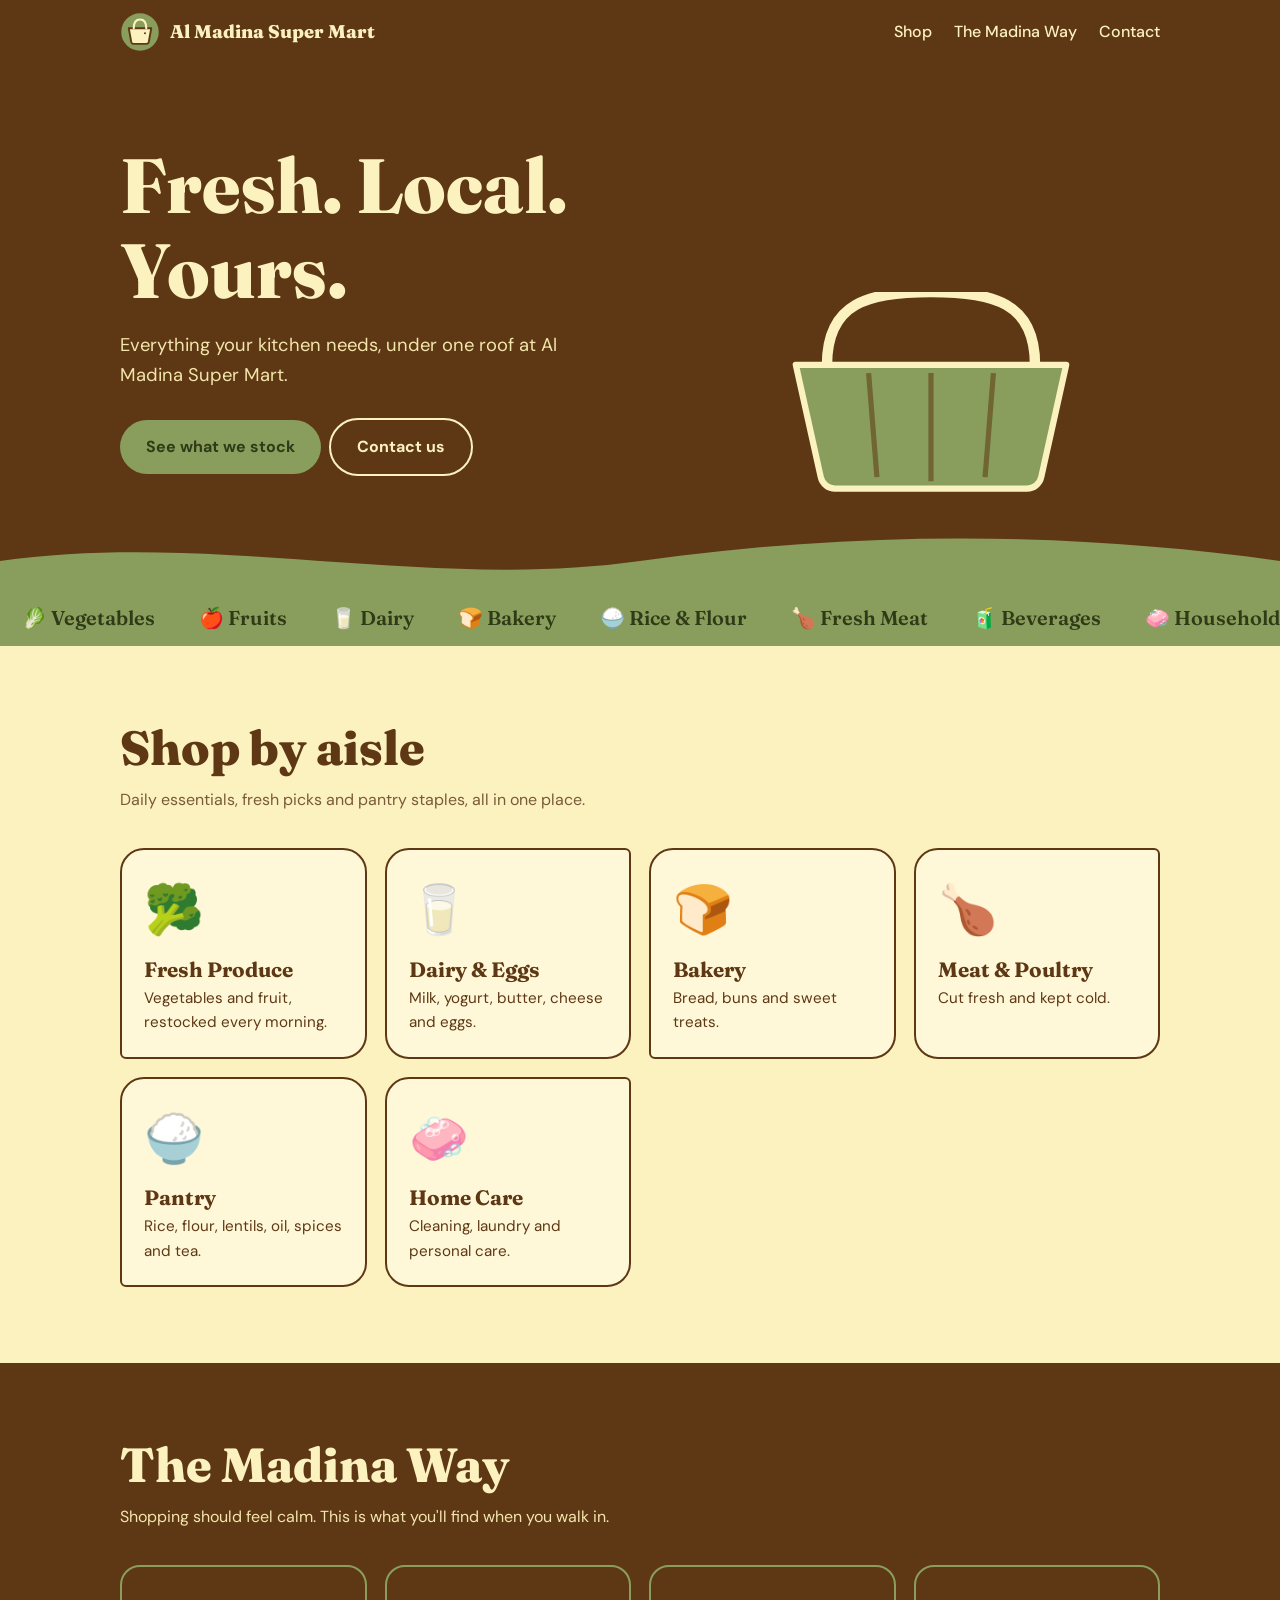
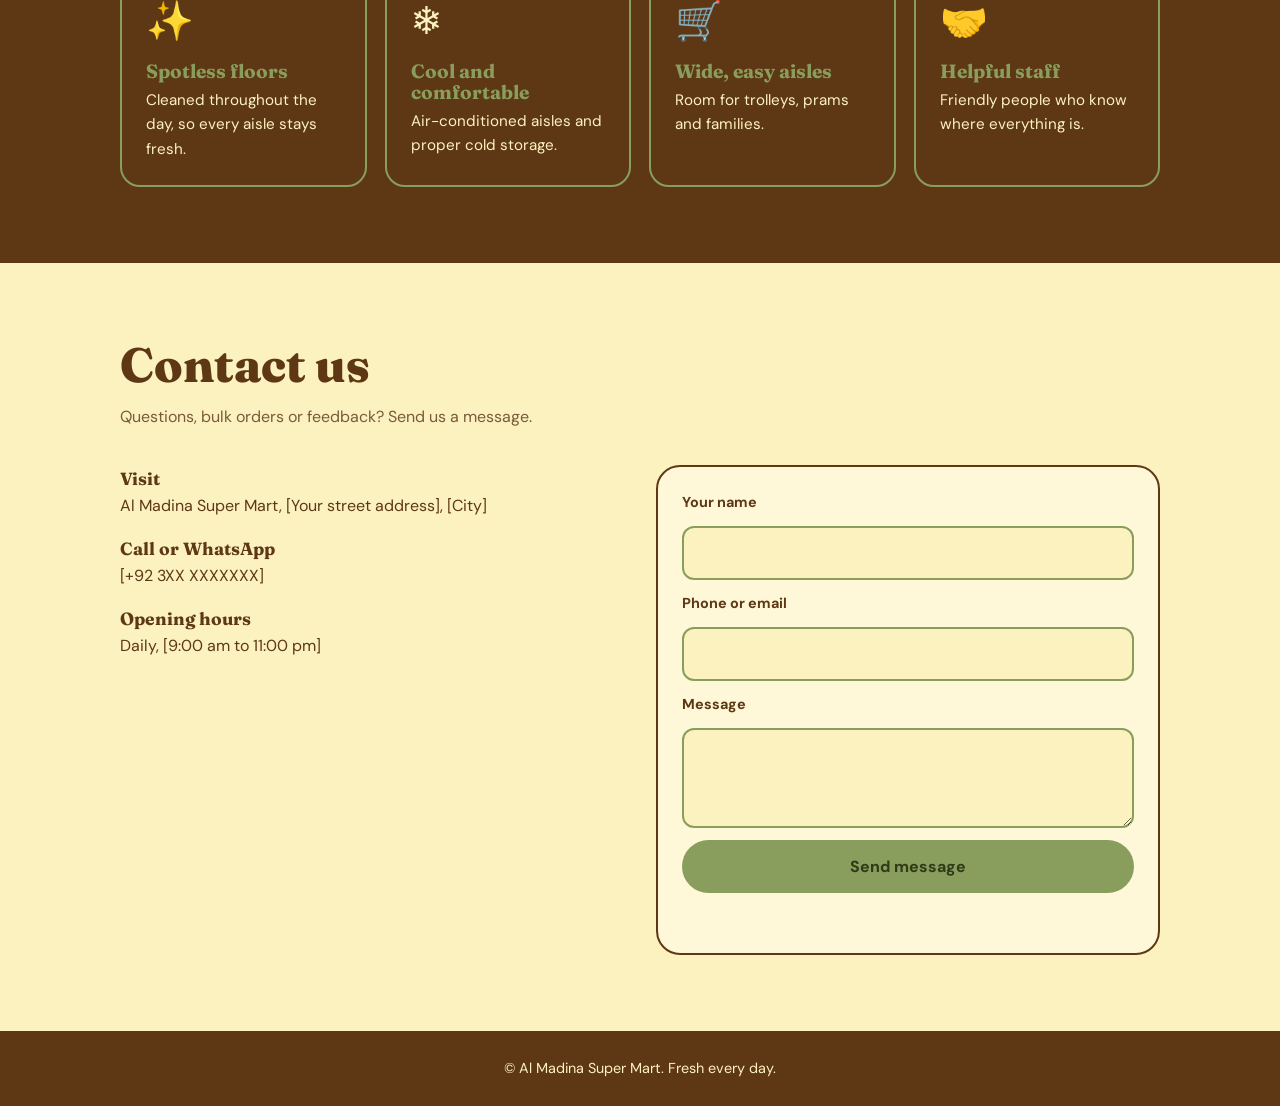
==== index.html @ 44b32f5d "Rename main.html to index.html" ====
<!DOCTYPE html>
<html lang="en">
<head>
<meta charset="utf-8">
<meta name="viewport" content="width=device-width, initial-scale=1, viewport-fit=cover">
<title>Al Madina Super Mart</title>
<link rel="stylesheet" href="https://fonts.googleapis.com/css2?family=Fraunces:opsz,wght@9..144,600;9..144,800&family=DM+Sans:wght@400;500;700&display=swap">
<style>
:root{--brown:#5E3814;--cream:#FCF2C0;--green:#899E5C;--bg:#FCF2C0;--card:#fff8d8;--ink:#5E3814;--soft:#7a5a38;--on-green:#2f3a17;
box-sizing:border-box;padding-top:env(safe-area-inset-top,0px);padding-bottom:env(safe-area-inset-bottom,0px)}
@media (prefers-color-scheme:dark){:root:not([data-theme="light"]){--bg:#2a1a09;--card:#3a2510;--ink:#FCF2C0;--soft:#d9cd9a}}
:root[data-theme="dark"]{--bg:#2a1a09;--card:#3a2510;--ink:#FCF2C0;--soft:#d9cd9a}
html{scroll-padding-top:env(safe-area-inset-top,0px);scroll-behavior:smooth}
*,*::before,*::after{box-sizing:border-box}
body{margin:0;background:var(--bg);color:var(--ink);font-family:'DM Sans',system-ui,sans-serif;line-height:1.6;overflow-x:hidden}
h1,h2,h3{font-family:'Fraunces',Georgia,serif;line-height:1.1;margin:0}
a{color:inherit}
.wrap{max-width:1080px;margin:0 auto;padding:0 20px}
:focus-visible{outline:3px solid var(--green);outline-offset:3px}

header{position:sticky;top:env(safe-area-inset-top,0px);z-index:10;background:var(--brown);color:var(--cream)}
header .wrap{display:flex;align-items:center;justify-content:space-between;height:64px}
.brand{display:flex;align-items:center;gap:10px;text-decoration:none;font-family:'Fraunces',Georgia,serif;font-weight:800;font-size:1.15rem}
.brand svg{width:40px;height:40px}
nav{display:flex;gap:22px;font-weight:500}
nav a{text-decoration:none;position:relative}
nav a::after{content:"";position:absolute;left:0;bottom:-3px;height:2px;width:0;background:var(--green);transition:width .25s}
nav a:hover::after{width:100%}
@media(max-width:640px){nav{gap:14px;font-size:.9rem}.brand span{display:none}}

.hero{background:var(--brown);color:var(--cream);position:relative;overflow:hidden;padding:56px 0 90px}
.hero .wrap{display:grid;grid-template-columns:1.1fr .9fr;gap:24px;align-items:center}
@media(max-width:820px){.hero .wrap{grid-template-columns:1fr}}
.hero h1{font-size:clamp(2.6rem,7vw,4.8rem);font-weight:800}
.hero p{font-size:1.15rem;max-width:34ch;margin:18px 0 28px;color:#f3e6ad}
.btn{display:inline-block;padding:14px 26px;border-radius:999px;font-weight:700;text-decoration:none;border:0;cursor:pointer;font:inherit;font-weight:700;transition:transform .2s}
.btn:hover{transform:translateY(-3px) scale(1.03)}
.btn.g{background:var(--green);color:var(--on-green)}
.btn.o{border:2px solid var(--cream);color:var(--cream);margin-left:8px}
.h-word{display:inline-block;animation:rise .8s cubic-bezier(.2,.8,.2,1) both}
.h-word:nth-child(2){animation-delay:.12s}.h-word:nth-child(3){animation-delay:.24s}
@keyframes rise{from{opacity:0;transform:translateY(40px) rotate(3deg)}to{opacity:1;transform:none}}

.stage{position:relative;height:380px;max-width:400px;width:100%;margin:0 auto}
.stage .basket{position:absolute;bottom:0;left:50%;transform:translateX(-50%);width:78%;z-index:2}
.drop{position:absolute;top:-60px;font-size:3rem;z-index:1;opacity:0;animation:drop 6s infinite}
@keyframes drop{0%{opacity:0;transform:translateY(0) rotate(-20deg)}8%{opacity:1}
40%{transform:translateY(250px) rotate(15deg);opacity:1}48%{transform:translateY(238px) rotate(8deg)}
75%{opacity:1;transform:translateY(244px)}90%,100%{opacity:0;transform:translateY(244px)}}
.wave{position:absolute;bottom:-1px;left:0;width:100%;height:60px;display:block}

.marquee{background:var(--green);color:var(--on-green);overflow:hidden;white-space:nowrap;font-family:'Fraunces',Georgia,serif;font-weight:600;font-size:1.25rem;padding:12px 0}
.marquee div{display:inline-block;animation:slide 28s linear infinite}
.marquee span{margin:0 22px}
@keyframes slide{to{transform:translateX(-50%)}}

section{padding:76px 0}
h2{font-size:clamp(2rem,4.5vw,3rem);font-weight:800}
.lead{max-width:52ch;color:var(--soft);margin:12px 0 36px}

.cats{display:grid;grid-template-columns:repeat(auto-fit,minmax(200px,1fr));gap:18px}
.cat{background:var(--card);border:2px solid var(--brown);border-radius:24px 24px 24px 6px;padding:22px;transition:transform .3s,background .3s}
.cat:nth-child(even){border-radius:24px 6px 24px 24px}
.cat:hover{transform:translateY(-8px) rotate(-1deg);background:var(--green);color:var(--on-green)}
.cat .e{font-size:3rem;display:block;transition:transform .4s}
.cat:hover .e{transform:scale(1.25) rotate(12deg)}
.cat h3{font-size:1.3rem;margin:10px 0 4px}
.cat p{margin:0;font-size:.95rem}

.env{background:var(--brown);color:var(--cream)}
.env .lead{color:#f3e6ad}
.env-grid{display:grid;grid-template-columns:repeat(auto-fit,minmax(230px,1fr));gap:18px}
.tile{border:2px solid var(--green);border-radius:20px;padding:24px}
.tile .e{font-size:2.4rem}
.tile h3{font-size:1.2rem;margin:8px 0 6px;color:var(--green)}
.tile p{margin:0;font-size:.95rem}

.contact-grid{display:grid;grid-template-columns:1fr 1fr;gap:32px}
@media(max-width:760px){.contact-grid{grid-template-columns:1fr}}
.info p{margin:0 0 16px}
.info b{display:block;font-family:'Fraunces',Georgia,serif;font-size:1.1rem}
.box{background:var(--card);border:2px solid var(--brown);border-radius:24px;padding:24px;display:grid;gap:12px}
.box label{font-weight:700;font-size:.9rem}
.box input,.box textarea{width:100%;padding:12px 14px;border-radius:12px;border:2px solid var(--green);background:var(--bg);color:var(--ink);font:inherit}
.box textarea{min-height:100px;resize:vertical}
.box .btn{background:var(--brown);color:var(--cream)}
:root[data-theme="dark"] .box .btn,:root:not([data-theme="light"]) .box .btn{background:var(--green);color:var(--on-green)}
#msg{font-weight:700;min-height:1.5em;animation:rise .4s both}

footer{background:var(--brown);color:var(--cream);padding:26px 0;text-align:center;font-size:.9rem}

.rv{opacity:0;transform:translateY(34px);transition:opacity .7s,transform .7s}
.rv.in{opacity:1;transform:none}
@media(prefers-reduced-motion:reduce){*{animation:none!important;transition:none!important}.rv{opacity:1;transform:none}.drop{opacity:1;top:70px}.marquee{white-space:normal}}
</style>
</head>
<body>
<header><div class="wrap">
<a class="brand" href="#top" aria-label="Al Madina Super Mart">
<svg viewBox="0 0 64 64" aria-hidden="true"><circle cx="32" cy="32" r="30" fill="#899E5C"/><path d="M14 26h36l-4 22a4 4 0 0 1-4 3H22a4 4 0 0 1-4-3z" fill="#FCF2C0" stroke="#5E3814" stroke-width="3" stroke-linejoin="round"/><path d="M22 26c0-9 4-14 10-14s10 5 10 14" fill="none" stroke="#FCF2C0" stroke-width="3.5" stroke-linecap="round"/><path d="M36 30a7 7 0 1 0 0 14 5.5 5.5 0 0 1 0-14z" fill="#5E3814"/><circle cx="40" cy="34" r="1.6" fill="#5E3814"/></svg>
<span>Al Madina Super Mart</span></a>
<nav><a href="#shop">Shop</a><a href="#way">The Madina Way</a><a href="#contact">Contact</a></nav>
</div></header>

<main id="top">
<div class="hero"><div class="wrap">
<div>
<h1><span class="h-word">Fresh.</span> <span class="h-word">Local.</span> <span class="h-word">Yours.</span></h1>
<p>Everything your kitchen needs, under one roof at Al Madina Super Mart.</p>
<a class="btn g" href="#shop">See what we stock</a><a class="btn o" href="#contact">Contact us</a>
</div>
<div class="stage" aria-hidden="true">
<span class="drop" style="left:12%;animation-delay:0s">🍎</span>
<span class="drop" style="left:38%;animation-delay:1s">🥖</span>
<span class="drop" style="left:62%;animation-delay:2s">🥛</span>
<span class="drop" style="left:25%;animation-delay:3s">🥕</span>
<span class="drop" style="left:52%;animation-delay:4s">🍅</span>
<span class="drop" style="left:75%;animation-delay:5s">🍌</span>
<svg class="basket" viewBox="0 0 300 200"><path d="M50 70c0-60 40-70 100-70s100 10 100 70" fill="none" stroke="#FCF2C0" stroke-width="10" stroke-linecap="round"/><path d="M20 70h260l-24 108a14 14 0 0 1-14 11H58a14 14 0 0 1-14-11z" fill="#899E5C" stroke="#FCF2C0" stroke-width="6" stroke-linejoin="round"/><path d="M90 78l8 100M150 78v104M210 78l-8 100" stroke="#5E3814" stroke-width="5" opacity=".55"/></svg>
</div>
</div>
<svg class="wave" viewBox="0 0 1200 60" preserveAspectRatio="none" aria-hidden="true"><path d="M0 60V30C200 0 400 60 600 30s400-30 600 0v30z" fill="#899E5C"/></svg>
</div>

<div class="marquee" aria-hidden="true"><div>
<span>🥬 Vegetables</span><span>🍎 Fruits</span><span>🥛 Dairy</span><span>🍞 Bakery</span><span>🍚 Rice &amp; Flour</span><span>🍗 Fresh Meat</span><span>🧃 Beverages</span><span>🧼 Household</span>
<span>🥬 Vegetables</span><span>🍎 Fruits</span><span>🥛 Dairy</span><span>🍞 Bakery</span><span>🍚 Rice &amp; Flour</span><span>🍗 Fresh Meat</span><span>🧃 Beverages</span><span>🧼 Household</span>
</div></div>

<section id="shop"><div class="wrap">
<h2 class="rv">Shop by aisle</h2>
<p class="lead rv">Daily essentials, fresh picks and pantry staples, all in one place.</p>
<div class="cats">
<div class="cat rv"><span class="e">🥦</span><h3>Fresh Produce</h3><p>Vegetables and fruit, restocked every morning.</p></div>
<div class="cat rv"><span class="e">🥛</span><h3>Dairy &amp; Eggs</h3><p>Milk, yogurt, butter, cheese and eggs.</p></div>
<div class="cat rv"><span class="e">🍞</span><h3>Bakery</h3><p>Bread, buns and sweet treats.</p></div>
<div class="cat rv"><span class="e">🍗</span><h3>Meat &amp; Poultry</h3><p>Cut fresh and kept cold.</p></div>
<div class="cat rv"><span class="e">🍚</span><h3>Pantry</h3><p>Rice, flour, lentils, oil, spices and tea.</p></div>
<div class="cat rv"><span class="e">🧼</span><h3>Home Care</h3><p>Cleaning, laundry and personal care.</p></div>
</div>
</div></section>

<section id="way" class="env"><div class="wrap">
<h2 class="rv">The Madina Way</h2>
<p class="lead rv">Shopping should feel calm. This is what you'll find when you walk in.</p>
<div class="env-grid">
<div class="tile rv"><span class="e">✨</span><h3>Spotless floors</h3><p>Cleaned throughout the day, so every aisle stays fresh.</p></div>
<div class="tile rv"><span class="e">❄️</span><h3>Cool and comfortable</h3><p>Air-conditioned aisles and proper cold storage.</p></div>
<div class="tile rv"><span class="e">🛒</span><h3>Wide, easy aisles</h3><p>Room for trolleys, prams and families.</p></div>
<div class="tile rv"><span class="e">🤝</span><h3>Helpful staff</h3><p>Friendly people who know where everything is.</p></div>
</div>
</div></section>

<section id="contact"><div class="wrap">
<h2 class="rv">Contact us</h2>
<p class="lead rv">Questions, bulk orders or feedback? Send us a message.</p>
<div class="contact-grid">
<div class="info rv">
<p><b>Visit</b>Al Madina Super Mart, [Your street address], [City]</p>
<p><b>Call or WhatsApp</b>[+92 3XX XXXXXXX]</p>
<p><b>Opening hours</b>Daily, [9:00 am to 11:00 pm]</p>
</div>
<div class="box rv">
<label for="n">Your name</label><input id="n" autocomplete="name">
<label for="p">Phone or email</label><input id="p" autocomplete="tel">
<label for="m">Message</label><textarea id="m"></textarea>
<button class="btn" id="send" type="button">Send message</button>
<div id="msg" role="status"></div>
</div>
</div>
</div></section>
</main>

<footer>© Al Madina Super Mart. Fresh every day.</footer>

<script>
var io=new IntersectionObserver(function(es){es.forEach(function(e){if(e.isIntersecting){e.target.classList.add('in');io.unobserve(e.target)}})},{threshold:.15});
document.querySelectorAll('.rv').forEach(function(el,i){el.style.transitionDelay=(i%4)*90+'ms';io.observe(el)});
document.getElementById('send').addEventListener('click',function(){
var n=document.getElementById('n').value.trim(),p=document.getElementById('p').value.trim(),m=document.getElementById('m').value.trim(),o=document.getElementById('msg');
o.style.animation='none';void o.offsetWidth;o.style.animation='';
o.textContent=(n&&p&&m)?'Thanks '+n+', we received your message.':'Please fill in your name, contact and message.';
});
</script>
</body>
</html>
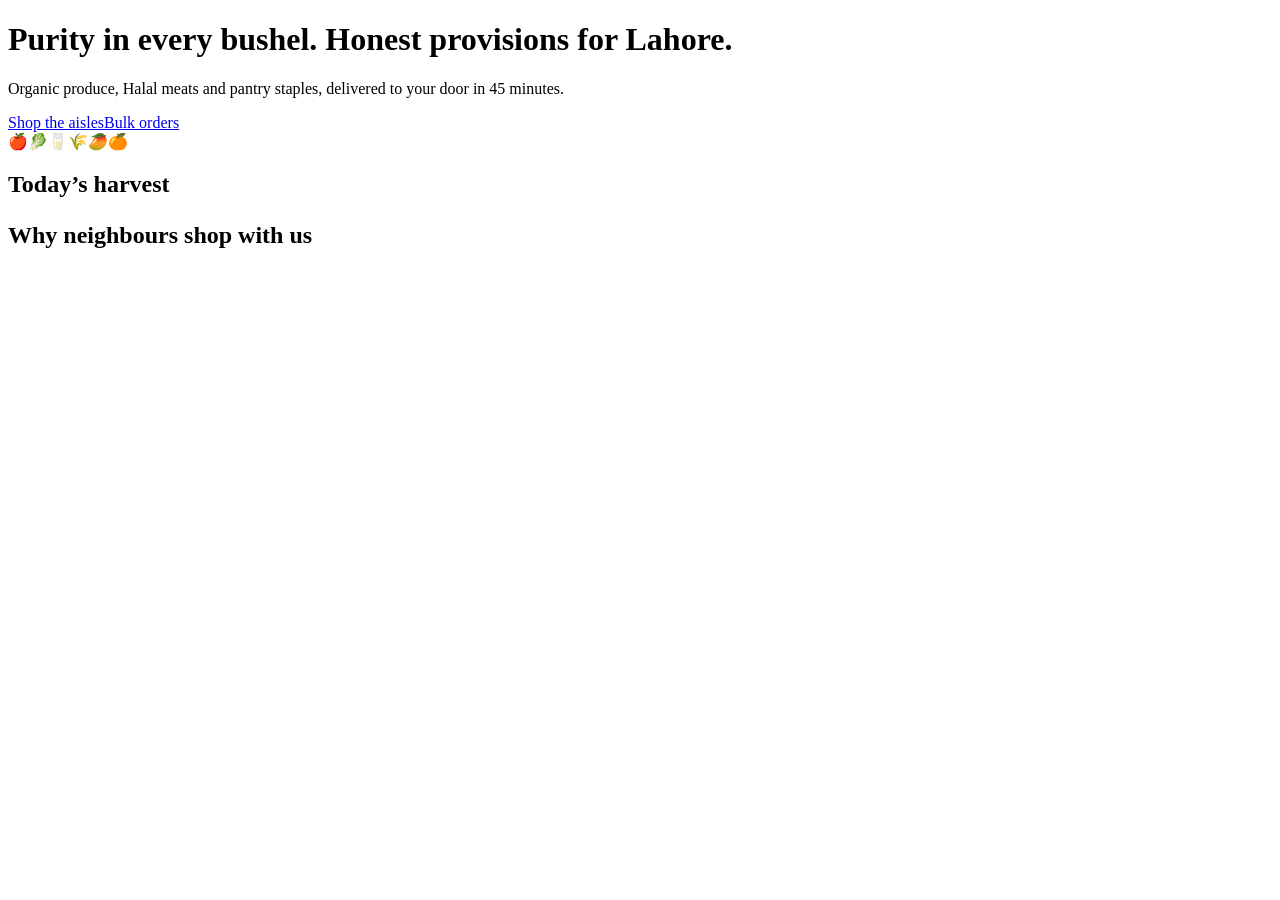
==== commit 6cf35452: "Update index.html" ====
--- a/index.html
+++ b/index.html
@@ -1,186 +1,7 @@
-<!DOCTYPE html>
-<html lang="en">
-<head>
-<meta charset="utf-8">
-<meta name="viewport" content="width=device-width, initial-scale=1, viewport-fit=cover">
-<title>Al Madina Super Mart</title>
-<link rel="stylesheet" href="https://fonts.googleapis.com/css2?family=Fraunces:opsz,wght@9..144,600;9..144,800&family=DM+Sans:wght@400;500;700&display=swap">
-<style>
-:root{--brown:#5E3814;--cream:#FCF2C0;--green:#899E5C;--bg:#FCF2C0;--card:#fff8d8;--ink:#5E3814;--soft:#7a5a38;--on-green:#2f3a17;
-box-sizing:border-box;padding-top:env(safe-area-inset-top,0px);padding-bottom:env(safe-area-inset-bottom,0px)}
-@media (prefers-color-scheme:dark){:root:not([data-theme="light"]){--bg:#2a1a09;--card:#3a2510;--ink:#FCF2C0;--soft:#d9cd9a}}
-:root[data-theme="dark"]{--bg:#2a1a09;--card:#3a2510;--ink:#FCF2C0;--soft:#d9cd9a}
-html{scroll-padding-top:env(safe-area-inset-top,0px);scroll-behavior:smooth}
-*,*::before,*::after{box-sizing:border-box}
-body{margin:0;background:var(--bg);color:var(--ink);font-family:'DM Sans',system-ui,sans-serif;line-height:1.6;overflow-x:hidden}
-h1,h2,h3{font-family:'Fraunces',Georgia,serif;line-height:1.1;margin:0}
-a{color:inherit}
-.wrap{max-width:1080px;margin:0 auto;padding:0 20px}
-:focus-visible{outline:3px solid var(--green);outline-offset:3px}
-
-header{position:sticky;top:env(safe-area-inset-top,0px);z-index:10;background:var(--brown);color:var(--cream)}
-header .wrap{display:flex;align-items:center;justify-content:space-between;height:64px}
-.brand{display:flex;align-items:center;gap:10px;text-decoration:none;font-family:'Fraunces',Georgia,serif;font-weight:800;font-size:1.15rem}
-.brand svg{width:40px;height:40px}
-nav{display:flex;gap:22px;font-weight:500}
-nav a{text-decoration:none;position:relative}
-nav a::after{content:"";position:absolute;left:0;bottom:-3px;height:2px;width:0;background:var(--green);transition:width .25s}
-nav a:hover::after{width:100%}
-@media(max-width:640px){nav{gap:14px;font-size:.9rem}.brand span{display:none}}
-
-.hero{background:var(--brown);color:var(--cream);position:relative;overflow:hidden;padding:56px 0 90px}
-.hero .wrap{display:grid;grid-template-columns:1.1fr .9fr;gap:24px;align-items:center}
-@media(max-width:820px){.hero .wrap{grid-template-columns:1fr}}
-.hero h1{font-size:clamp(2.6rem,7vw,4.8rem);font-weight:800}
-.hero p{font-size:1.15rem;max-width:34ch;margin:18px 0 28px;color:#f3e6ad}
-.btn{display:inline-block;padding:14px 26px;border-radius:999px;font-weight:700;text-decoration:none;border:0;cursor:pointer;font:inherit;font-weight:700;transition:transform .2s}
-.btn:hover{transform:translateY(-3px) scale(1.03)}
-.btn.g{background:var(--green);color:var(--on-green)}
-.btn.o{border:2px solid var(--cream);color:var(--cream);margin-left:8px}
-.h-word{display:inline-block;animation:rise .8s cubic-bezier(.2,.8,.2,1) both}
-.h-word:nth-child(2){animation-delay:.12s}.h-word:nth-child(3){animation-delay:.24s}
-@keyframes rise{from{opacity:0;transform:translateY(40px) rotate(3deg)}to{opacity:1;transform:none}}
-
-.stage{position:relative;height:380px;max-width:400px;width:100%;margin:0 auto}
-.stage .basket{position:absolute;bottom:0;left:50%;transform:translateX(-50%);width:78%;z-index:2}
-.drop{position:absolute;top:-60px;font-size:3rem;z-index:1;opacity:0;animation:drop 6s infinite}
-@keyframes drop{0%{opacity:0;transform:translateY(0) rotate(-20deg)}8%{opacity:1}
-40%{transform:translateY(250px) rotate(15deg);opacity:1}48%{transform:translateY(238px) rotate(8deg)}
-75%{opacity:1;transform:translateY(244px)}90%,100%{opacity:0;transform:translateY(244px)}}
-.wave{position:absolute;bottom:-1px;left:0;width:100%;height:60px;display:block}
-
-.marquee{background:var(--green);color:var(--on-green);overflow:hidden;white-space:nowrap;font-family:'Fraunces',Georgia,serif;font-weight:600;font-size:1.25rem;padding:12px 0}
-.marquee div{display:inline-block;animation:slide 28s linear infinite}
-.marquee span{margin:0 22px}
-@keyframes slide{to{transform:translateX(-50%)}}
-
-section{padding:76px 0}
-h2{font-size:clamp(2rem,4.5vw,3rem);font-weight:800}
-.lead{max-width:52ch;color:var(--soft);margin:12px 0 36px}
-
-.cats{display:grid;grid-template-columns:repeat(auto-fit,minmax(200px,1fr));gap:18px}
-.cat{background:var(--card);border:2px solid var(--brown);border-radius:24px 24px 24px 6px;padding:22px;transition:transform .3s,background .3s}
-.cat:nth-child(even){border-radius:24px 6px 24px 24px}
-.cat:hover{transform:translateY(-8px) rotate(-1deg);background:var(--green);color:var(--on-green)}
-.cat .e{font-size:3rem;display:block;transition:transform .4s}
-.cat:hover .e{transform:scale(1.25) rotate(12deg)}
-.cat h3{font-size:1.3rem;margin:10px 0 4px}
-.cat p{margin:0;font-size:.95rem}
-
-.env{background:var(--brown);color:var(--cream)}
-.env .lead{color:#f3e6ad}
-.env-grid{display:grid;grid-template-columns:repeat(auto-fit,minmax(230px,1fr));gap:18px}
-.tile{border:2px solid var(--green);border-radius:20px;padding:24px}
-.tile .e{font-size:2.4rem}
-.tile h3{font-size:1.2rem;margin:8px 0 6px;color:var(--green)}
-.tile p{margin:0;font-size:.95rem}
-
-.contact-grid{display:grid;grid-template-columns:1fr 1fr;gap:32px}
-@media(max-width:760px){.contact-grid{grid-template-columns:1fr}}
-.info p{margin:0 0 16px}
-.info b{display:block;font-family:'Fraunces',Georgia,serif;font-size:1.1rem}
-.box{background:var(--card);border:2px solid var(--brown);border-radius:24px;padding:24px;display:grid;gap:12px}
-.box label{font-weight:700;font-size:.9rem}
-.box input,.box textarea{width:100%;padding:12px 14px;border-radius:12px;border:2px solid var(--green);background:var(--bg);color:var(--ink);font:inherit}
-.box textarea{min-height:100px;resize:vertical}
-.box .btn{background:var(--brown);color:var(--cream)}
-:root[data-theme="dark"] .box .btn,:root:not([data-theme="light"]) .box .btn{background:var(--green);color:var(--on-green)}
-#msg{font-weight:700;min-height:1.5em;animation:rise .4s both}
-
-footer{background:var(--brown);color:var(--cream);padding:26px 0;text-align:center;font-size:.9rem}
-
-.rv{opacity:0;transform:translateY(34px);transition:opacity .7s,transform .7s}
-.rv.in{opacity:1;transform:none}
-@media(prefers-reduced-motion:reduce){*{animation:none!important;transition:none!important}.rv{opacity:1;transform:none}.drop{opacity:1;top:70px}.marquee{white-space:normal}}
-</style>
-</head>
-<body>
-<header><div class="wrap">
-<a class="brand" href="#top" aria-label="Al Madina Super Mart">
-<svg viewBox="0 0 64 64" aria-hidden="true"><circle cx="32" cy="32" r="30" fill="#899E5C"/><path d="M14 26h36l-4 22a4 4 0 0 1-4 3H22a4 4 0 0 1-4-3z" fill="#FCF2C0" stroke="#5E3814" stroke-width="3" stroke-linejoin="round"/><path d="M22 26c0-9 4-14 10-14s10 5 10 14" fill="none" stroke="#FCF2C0" stroke-width="3.5" stroke-linecap="round"/><path d="M36 30a7 7 0 1 0 0 14 5.5 5.5 0 0 1 0-14z" fill="#5E3814"/><circle cx="40" cy="34" r="1.6" fill="#5E3814"/></svg>
-<span>Al Madina Super Mart</span></a>
-<nav><a href="#shop">Shop</a><a href="#way">The Madina Way</a><a href="#contact">Contact</a></nav>
-</div></header>
-
-<main id="top">
-<div class="hero"><div class="wrap">
-<div>
-<h1><span class="h-word">Fresh.</span> <span class="h-word">Local.</span> <span class="h-word">Yours.</span></h1>
-<p>Everything your kitchen needs, under one roof at Al Madina Super Mart.</p>
-<a class="btn g" href="#shop">See what we stock</a><a class="btn o" href="#contact">Contact us</a>
-</div>
-<div class="stage" aria-hidden="true">
-<span class="drop" style="left:12%;animation-delay:0s">🍎</span>
-<span class="drop" style="left:38%;animation-delay:1s">🥖</span>
-<span class="drop" style="left:62%;animation-delay:2s">🥛</span>
-<span class="drop" style="left:25%;animation-delay:3s">🥕</span>
-<span class="drop" style="left:52%;animation-delay:4s">🍅</span>
-<span class="drop" style="left:75%;animation-delay:5s">🍌</span>
-<svg class="basket" viewBox="0 0 300 200"><path d="M50 70c0-60 40-70 100-70s100 10 100 70" fill="none" stroke="#FCF2C0" stroke-width="10" stroke-linecap="round"/><path d="M20 70h260l-24 108a14 14 0 0 1-14 11H58a14 14 0 0 1-14-11z" fill="#899E5C" stroke="#FCF2C0" stroke-width="6" stroke-linejoin="round"/><path d="M90 78l8 100M150 78v104M210 78l-8 100" stroke="#5E3814" stroke-width="5" opacity=".55"/></svg>
-</div>
-</div>
-<svg class="wave" viewBox="0 0 1200 60" preserveAspectRatio="none" aria-hidden="true"><path d="M0 60V30C200 0 400 60 600 30s400-30 600 0v30z" fill="#899E5C"/></svg>
-</div>
-
-<div class="marquee" aria-hidden="true"><div>
-<span>🥬 Vegetables</span><span>🍎 Fruits</span><span>🥛 Dairy</span><span>🍞 Bakery</span><span>🍚 Rice &amp; Flour</span><span>🍗 Fresh Meat</span><span>🧃 Beverages</span><span>🧼 Household</span>
-<span>🥬 Vegetables</span><span>🍎 Fruits</span><span>🥛 Dairy</span><span>🍞 Bakery</span><span>🍚 Rice &amp; Flour</span><span>🍗 Fresh Meat</span><span>🧃 Beverages</span><span>🧼 Household</span>
-</div></div>
-
-<section id="shop"><div class="wrap">
-<h2 class="rv">Shop by aisle</h2>
-<p class="lead rv">Daily essentials, fresh picks and pantry staples, all in one place.</p>
-<div class="cats">
-<div class="cat rv"><span class="e">🥦</span><h3>Fresh Produce</h3><p>Vegetables and fruit, restocked every morning.</p></div>
-<div class="cat rv"><span class="e">🥛</span><h3>Dairy &amp; Eggs</h3><p>Milk, yogurt, butter, cheese and eggs.</p></div>
-<div class="cat rv"><span class="e">🍞</span><h3>Bakery</h3><p>Bread, buns and sweet treats.</p></div>
-<div class="cat rv"><span class="e">🍗</span><h3>Meat &amp; Poultry</h3><p>Cut fresh and kept cold.</p></div>
-<div class="cat rv"><span class="e">🍚</span><h3>Pantry</h3><p>Rice, flour, lentils, oil, spices and tea.</p></div>
-<div class="cat rv"><span class="e">🧼</span><h3>Home Care</h3><p>Cleaning, laundry and personal care.</p></div>
-</div>
-</div></section>
-
-<section id="way" class="env"><div class="wrap">
-<h2 class="rv">The Madina Way</h2>
-<p class="lead rv">Shopping should feel calm. This is what you'll find when you walk in.</p>
-<div class="env-grid">
-<div class="tile rv"><span class="e">✨</span><h3>Spotless floors</h3><p>Cleaned throughout the day, so every aisle stays fresh.</p></div>
-<div class="tile rv"><span class="e">❄️</span><h3>Cool and comfortable</h3><p>Air-conditioned aisles and proper cold storage.</p></div>
-<div class="tile rv"><span class="e">🛒</span><h3>Wide, easy aisles</h3><p>Room for trolleys, prams and families.</p></div>
-<div class="tile rv"><span class="e">🤝</span><h3>Helpful staff</h3><p>Friendly people who know where everything is.</p></div>
-</div>
-</div></section>
-
-<section id="contact"><div class="wrap">
-<h2 class="rv">Contact us</h2>
-<p class="lead rv">Questions, bulk orders or feedback? Send us a message.</p>
-<div class="contact-grid">
-<div class="info rv">
-<p><b>Visit</b>Al Madina Super Mart, [Your street address], [City]</p>
-<p><b>Call or WhatsApp</b>[+92 3XX XXXXXXX]</p>
-<p><b>Opening hours</b>Daily, [9:00 am to 11:00 pm]</p>
-</div>
-<div class="box rv">
-<label for="n">Your name</label><input id="n" autocomplete="name">
-<label for="p">Phone or email</label><input id="p" autocomplete="tel">
-<label for="m">Message</label><textarea id="m"></textarea>
-<button class="btn" id="send" type="button">Send message</button>
-<div id="msg" role="status"></div>
-</div>
-</div>
-</div></section>
-</main>
-
-<footer>© Al Madina Super Mart. Fresh every day.</footer>
-
-<script>
-var io=new IntersectionObserver(function(es){es.forEach(function(e){if(e.isIntersecting){e.target.classList.add('in');io.unobserve(e.target)}})},{threshold:.15});
-document.querySelectorAll('.rv').forEach(function(el,i){el.style.transitionDelay=(i%4)*90+'ms';io.observe(el)});
-document.getElementById('send').addEventListener('click',function(){
-var n=document.getElementById('n').value.trim(),p=document.getElementById('p').value.trim(),m=document.getElementById('m').value.trim(),o=document.getElementById('msg');
-o.style.animation='none';void o.offsetWidth;o.style.animation='';
-o.textContent=(n&&p&&m)?'Thanks '+n+', we received your message.':'Please fill in your name, contact and message.';
-});
-</script>
-</body>
-</html>
+<!DOCTYPE html><html lang="en"><head><meta charset="utf-8"><meta name="viewport" content="width=device-width,initial-scale=1"><title>Home | Al Madina Super Mart</title>
+<link href="https://fonts.googleapis.com/css2?family=Merriweather:wght@700&family=Plus+Jakarta+Sans:wght@400;600;700&display=swap" rel="stylesheet"><link rel="stylesheet" href="css/style.css"></head>
+<body data-page="index"><header id="hd"></header><main>
+<div class="wrap hero"><div class="hl"><h1>Purity in every bushel. Honest provisions for Lahore.</h1><p>Organic produce, Halal meats and pantry staples, delivered to your door in 45 minutes.</p><div class="row"><a class="btn" href="shop.html">Shop the aisles</a><a class="btn o" href="contact.html">Bulk orders</a></div></div><div class="stage"><span>🍎</span><span>🥬</span><span>🥛</span><span>🌾</span><span>🥭</span><span>🍊</span></div></div><div class="tick" id="tick"></div>
+<section><div class="wrap"><h2 style="margin-bottom:1.5rem">Today’s harvest</h2><div class="grid" id="feat"></div></div></section>
+<section class="alt"><div class="wrap"><h2 style="margin-bottom:1.5rem">Why neighbours shop with us</h2><div class="grid" id="why"></div></div></section>
+</main><footer id="ft"></footer><script src="js/app.js"></script></body></html>
